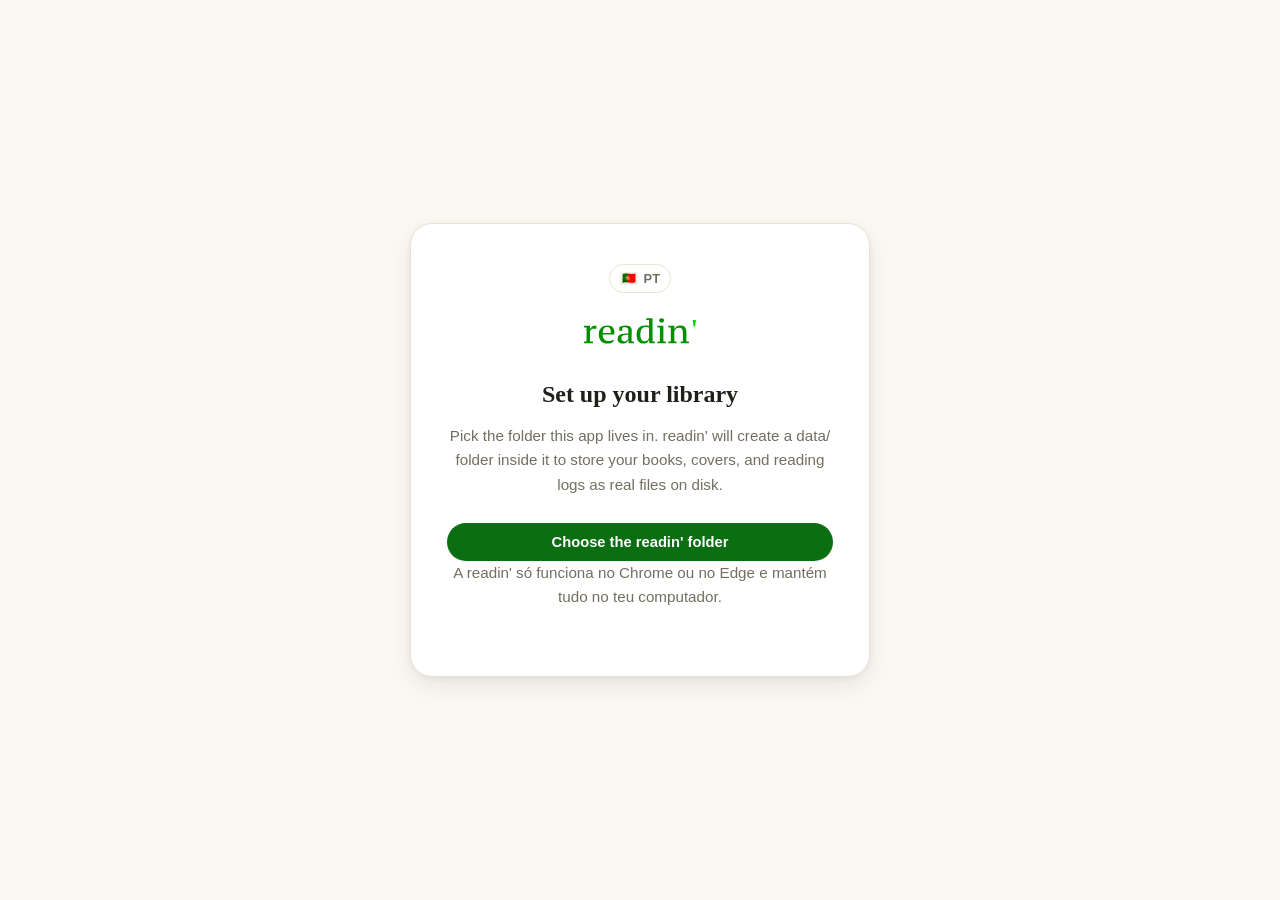
==== read.html @ f527836a "Portuguese First Implementation Staging for the full portuguese interface. i18n-pt." ====
<!doctype html>
<html lang="en">
<head>
<meta charset="UTF-8" />
<meta name="viewport" content="width=device-width, initial-scale=1.0" />
<title>readin' - Read</title>
<link rel="icon" type="image/png" href="favicon.png" />
<link rel="stylesheet" href="css/styles.css" />
</head>
<body>

<div id="setup-screen" class="setup-screen">
  <div class="setup-card">
    <img src="readin_logo.svg" class="setup-icon" alt="" />
    <h1 id="setup-title" data-i18n="setup.loading">Loading readin'…</h1>
    <p id="setup-text" data-i18n="setup.oneMoment">One moment.</p>
    <button type="button" id="setup-action-btn" class="btn btn-primary hidden"></button>
    <button type="button" id="setup-alt-btn" class="btn btn-text btn-block hidden"></button>
    <div id="setup-error" class="setup-warning hidden" role="alert"></div>
    <p class="setup-note" data-i18n="setup.footerNote">readin' only works in Chrome or Edge and keeps everything on your computer.</p>
  </div>
</div>

<div id="app-shell" class="hidden">
  <header class="app-header">
    <a href="index.html" class="brand">
      <img src="readin_logo.svg" alt="readin'" class="brand-logo" />
    </a>
    <div class="header-right">
      <nav class="header-nav">
        <a href="index.html" class="nav-link" data-i18n="nav.library">Library</a>
        <a href="streak.html" class="nav-link" data-i18n="nav.stats">Stats</a>
        <a href="settings.html" class="nav-link" data-i18n="nav.settings">Settings</a>
      </nav>
      <a href="read.html" class="btn-read" data-i18n="nav.read">Read</a>
    </div>
  </header>

  <main class="page-shell read-shell">

    <section id="read-step-book" class="read-step">
      <div class="page-title-row">
        <div>
          <h1 class="page-title" data-i18n="read.pickBookTitle">What are you reading?</h1>
          <p class="page-subtitle" data-i18n="read.pickBookSubtitle">Pick a book to start a timed session.</p>
        </div>
      </div>
      <div id="read-book-groups"></div>
      <p class="empty-note hidden" id="read-no-books" data-i18n="read.noBooks">Add a book to your shelf first.</p>
    </section>

    <section id="read-step-duration" class="read-step hidden">
      <button type="button" class="btn btn-text" id="read-duration-back" data-i18n="read.backToBookPicker">&larr; Choose a different book</button>
      <div class="log-modal-book" id="duration-book"></div>
      <h2 class="section-title" id="duration-heading">How long are you reading?</h2>
      <div class="mode-toggle" id="read-mode-toggle">
        <button type="button" class="mode-toggle-btn is-active" data-mode="countdown" data-i18n="read.modeCountdown">Countdown</button>
        <button type="button" class="mode-toggle-btn" data-mode="stopwatch" data-i18n="read.modeStopwatch">Stopwatch</button>
      </div>
      <div id="duration-picker-fields">
        <div class="duration-chips" id="duration-chips">
          <button type="button" class="duration-chip" data-minutes="15">15 min</button>
          <button type="button" class="duration-chip" data-minutes="25">25 min</button>
          <button type="button" class="duration-chip" data-minutes="30">30 min</button>
          <button type="button" class="duration-chip" data-minutes="45">45 min</button>
          <button type="button" class="duration-chip" data-minutes="60">60 min</button>
        </div>
        <div class="field duration-custom-field">
          <label for="duration-custom-input" data-i18n="read.customMinutesLabel">Or a custom number of minutes</label>
          <input type="number" id="duration-custom-input" min="1" step="1" placeholder="20" />
        </div>
      </div>
      <p class="hint hidden" id="stopwatch-note" data-i18n="read.stopwatchNote">Counts up until you stop it.</p>
      <p class="error-text" id="duration-form-error"></p>
      <button type="button" class="btn btn-primary btn-block" id="read-start-btn" data-i18n="read.startReading">Start reading</button>
    </section>

    <section id="read-step-timer" class="read-step hidden">
      <div class="log-modal-book timer-book" id="timer-book"></div>
      <div class="timer-ring-wrap" id="timer-ring-wrap">
        <svg class="timer-ring" viewBox="0 0 220 220">
          <defs>
            <linearGradient id="timer-gradient" x1="0%" y1="0%" x2="100%" y2="100%">
              <stop offset="0%" stop-color="#0B6E12" />
              <stop offset="100%" stop-color="#3CDB2E" />
            </linearGradient>
          </defs>
          <circle class="timer-ring-track" cx="110" cy="110" r="100" />
          <circle class="timer-ring-progress" id="timer-ring-progress" cx="110" cy="110" r="100" />
        </svg>
        <div class="timer-ring-center">
          <p class="timer-time" id="timer-time">25:00</p>
          <p class="timer-state" id="timer-state">Reading</p>
        </div>
      </div>
      <div class="timer-actions">
        <button type="button" class="btn btn-secondary" id="timer-pause-btn">Bathroom Break</button>
        <button type="button" class="btn btn-text" id="timer-end-btn">End Earlier</button>
      </div>
    </section>

    <section id="read-step-finished" class="read-step hidden">
      <div class="finished-card">
        <img id="finished-cover-img" class="finished-cover hidden" alt="" />
        <div id="finished-cover-placeholder" class="finished-cover-placeholder hidden"></div>
        <h1 class="finished-title" id="finished-title"></h1>
        <p class="finished-author" id="finished-author"></p>

        <div class="finished-stats">
          <div>
            <p class="finished-stat-num" id="finished-time-read">-</p>
            <p class="finished-stat-label" data-i18n="read.timeReadLabel">Time read</p>
          </div>
          <div>
            <p class="finished-stat-num" id="finished-start-time">-</p>
            <p class="finished-stat-label" data-i18n="read.startedLabel">Started</p>
          </div>
          <div>
            <p class="finished-stat-num" id="finished-end-time">-</p>
            <p class="finished-stat-label" data-i18n="read.endedLabel">Ended</p>
          </div>
        </div>

        <form id="finished-form" novalidate>
          <div class="field">
            <label for="finished-pages-input" data-i18n="read.fieldPagesRead">Pages read</label>
            <input type="number" id="finished-pages-input" min="1" step="1" required placeholder="18" />
          </div>
          <div class="field">
            <label for="finished-stopped-input" data-i18n="read.fieldStoppedAtPage">Stopped at page</label>
            <input type="number" id="finished-stopped-input" min="1" step="1" placeholder="105" />
          </div>
          <p class="error-text" id="finished-form-error"></p>
          <button type="submit" class="btn btn-primary btn-block" id="finished-save-btn" data-i18n="read.saveSession">Save session</button>
        </form>
      </div>
    </section>

    <section id="read-step-saved" class="read-step hidden">
      <div class="finished-card saved-card">
        <span class="stat-today-dot"></span>
        <h1 class="page-title" data-i18n="read.niceReading">Nice reading!</h1>
        <p class="page-subtitle" id="saved-summary"></p>
        <div class="modal-actions">
          <button type="button" class="btn btn-secondary" id="saved-read-again-btn" data-i18n="read.readAnotherSession">Read another session</button>
          <a href="index.html" class="btn btn-primary" data-i18n="read.backToLibrary">Back to Library</a>
        </div>
      </div>
    </section>

  </main>
</div>

<div id="rate-modal-overlay" class="modal-overlay hidden">
  <div class="modal" role="dialog" aria-modal="true" aria-labelledby="rate-modal-title">
    <div class="modal-header">
      <h2 class="modal-title" id="rate-modal-title" data-i18n="library.rateModalTitle">You finished it!</h2>
      <button type="button" class="modal-close" id="rate-modal-close" aria-label="Close" data-i18n-aria-label="common.close">&times;</button>
    </div>
    <div class="log-modal-book" id="rate-modal-book"></div>
    <p class="hint" style="margin-bottom: 14px;" data-i18n="library.rateModalQuestion">How would you rate it?</p>
    <div class="star-picker" id="rate-modal-picker"></div>
    <div class="modal-actions">
      <button type="button" class="btn btn-secondary" id="rate-modal-skip" data-i18n="library.rateModalSkip">Maybe later</button>
    </div>
  </div>
</div>

<div id="toast-container" class="toast-container"></div>

<script src="js/i18n.js"></script>
<script src="js/i18n-en.js"></script>
<script src="js/i18n-pt.js"></script>
<script src="js/i18n-fr.js"></script>
<script src="js/fs.js"></script>
<script src="js/store.js"></script>
<script src="js/boot.js"></script>
<script src="js/read.js"></script>
</body>
</html>
---- css/styles.css ----
:root {
  --paper: #faf8f1;
  --surface: #ffffff;
  --surface-2: #f2efe4;
  --ink: #201f1a;
  --ink-muted: #726f60;
  --ink-faint: #aca890;
  --line: #e7e2d2;
  --line-strong: #d9d3bd;

  --green-deep: #0b6e12;
  --green-deep-hover: #0a5f10;
  --green-mid: #17921c;
  --green-bright: #3cdb2e;

  --danger: #a9392c;
  --danger-bg: #fbeae6;
  --danger-hover: #8f2f24;

  --shadow-sm: 0 1px 2px rgba(32, 31, 26, 0.05);
  --shadow-md: 0 2px 6px rgba(32, 31, 26, 0.06), 0 10px 24px rgba(32, 31, 26, 0.07);
  --shadow-lg: 0 16px 40px rgba(32, 31, 26, 0.18), 0 4px 12px rgba(32, 31, 26, 0.1);

  --radius-sm: 8px;
  --radius-md: 14px;
  --radius-lg: 22px;
  --radius-pill: 999px;

  --font-display: "Palatino Linotype", "Book Antiqua", Palatino, "Iowan Old Style", Georgia,
    "Times New Roman", serif;
  --font-body: -apple-system, BlinkMacSystemFont, "Segoe UI", Roboto, Helvetica, Arial,
    sans-serif;

  color-scheme: light;
}

* {
  box-sizing: border-box;
}

html,
body {
  height: 100%;
}

body {
  margin: 0;
  background: var(--paper);
  color: var(--ink);
  font-family: var(--font-body);
  font-size: 16px;
  line-height: 1.45;
  -webkit-font-smoothing: antialiased;
}

img {
  max-width: 100%;
  display: block;
}

button {
  font-family: inherit;
}

a {
  color: var(--green-deep);
}

.hidden {
  display: none !important;
}

:focus-visible {
  outline: 2px solid var(--green-deep);
  outline-offset: 2px;
  border-radius: 4px;
}

@media (prefers-reduced-motion: reduce) {
  *,
  *::before,
  *::after {
    animation-duration: 0.001ms !important;
    animation-iteration-count: 1 !important;
    transition-duration: 0.001ms !important;
  }
}

.app-header {
  position: sticky;
  top: 0;
  z-index: 20;
  display: flex;
  align-items: center;
  justify-content: space-between;
  gap: 16px;
  padding: 14px clamp(18px, 4vw, 48px);
  background: rgba(250, 248, 241, 0.86);
  backdrop-filter: blur(8px);
  border-bottom: 1px solid var(--line);
}

.brand {
  display: flex;
  align-items: center;
  gap: 10px;
  text-decoration: none;
  color: var(--ink);
}

.brand-logo {
  height: 24px;
  width: auto;
  display: block;
}

.header-right {
  display: flex;
  align-items: center;
  gap: clamp(16px, 3vw, 28px);
}

.header-nav {
  display: flex;
  align-items: center;
  gap: 18px;
}

.btn-read {
  display: inline-flex;
  align-items: center;
  gap: 6px;
  text-decoration: none;
  font-size: 0.88rem;
  font-weight: 700;
  color: #fff;
  background: linear-gradient(135deg, var(--green-deep), var(--green-bright));
  border-radius: var(--radius-pill);
  padding: 8px 20px;
  box-shadow: var(--shadow-sm);
  transition: box-shadow 0.15s ease, transform 0.15s ease;
}

.btn-read:hover {
  box-shadow: var(--shadow-md);
  transform: translateY(-1px);
}

.btn-read::before {
  content: "";
  width: 7px;
  height: 7px;
  border-radius: 50%;
  background: #fff;
}

.nav-link {
  font-family: var(--font-body);
  font-size: 0.92rem;
  font-weight: 600;
  color: var(--ink-muted);
  text-decoration: none;
  padding: 8px 4px;
  border-bottom: 2px solid transparent;
  transition: color 0.15s ease, border-color 0.15s ease;
}

.nav-link:hover {
  color: var(--green-deep);
}

.nav-link.is-active {
  color: var(--ink);
  border-bottom-color: var(--green-bright);
}

.lang-switcher {
  position: relative;
}

.lang-switcher-btn {
  display: inline-flex;
  align-items: center;
  gap: 6px;
  padding: 6px 10px;
  border-radius: var(--radius-pill);
  border: 1px solid var(--line);
  background: var(--surface);
  color: var(--ink-muted);
  font-family: var(--font-body);
  font-size: 0.8rem;
  font-weight: 700;
  cursor: pointer;
  transition: border-color 0.15s ease, color 0.15s ease;
}

.lang-switcher-btn:hover {
  border-color: var(--line-strong);
  color: var(--ink);
}

.lang-flag {
  display: inline-flex;
  align-items: center;
  justify-content: center;
  width: 18px;
  height: 13px;
  border-radius: 2px;
  overflow: hidden;
  background: var(--surface-2);
  flex-shrink: 0;
}

.lang-flag img {
  width: 100%;
  height: 100%;
  object-fit: cover;
  display: block;
}

.lang-flag-emoji {
  font-size: 0.7rem;
  line-height: 1;
}

.lang-switcher-code {
  letter-spacing: 0.02em;
}

.lang-switcher-menu {
  position: absolute;
  top: calc(100% + 8px);
  right: 0;
  min-width: 168px;
  background: var(--surface);
  border: 1px solid var(--line);
  border-radius: var(--radius-md);
  box-shadow: var(--shadow-md);
  padding: 6px;
  z-index: 30;
}

.lang-switcher-item {
  display: flex;
  align-items: center;
  gap: 9px;
  width: 100%;
  padding: 8px 10px;
  border-radius: var(--radius-sm);
  background: none;
  border: none;
  font-family: var(--font-body);
  font-size: 0.88rem;
  color: var(--ink);
  text-align: left;
  cursor: pointer;
}

.lang-switcher-item:hover {
  background: var(--surface-2);
}

.lang-switcher-item.is-active {
  color: var(--green-deep);
  font-weight: 700;
}

.lang-switcher-setup {
  display: flex;
  justify-content: center;
  margin-bottom: 16px;
}

.lang-switcher-setup .lang-switcher-menu {
  right: auto;
  left: 50%;
  transform: translateX(-50%);
}

.page-shell {
  max-width: 1180px;
  margin: 0 auto;
  padding: 32px clamp(18px, 4vw, 48px) 96px;
}

.page-title-row {
  display: flex;
  align-items: baseline;
  justify-content: space-between;
  gap: 16px;
  margin-bottom: 24px;
  flex-wrap: wrap;
}

.page-title {
  font-family: var(--font-display);
  font-size: clamp(1.6rem, 2.4vw, 2.1rem);
  font-weight: 700;
  margin: 0;
}

.page-subtitle {
  color: var(--ink-muted);
  font-size: 0.95rem;
  margin: 4px 0 0;
}

.btn {
  display: inline-flex;
  align-items: center;
  justify-content: center;
  gap: 8px;
  border: 1px solid transparent;
  border-radius: var(--radius-pill);
  padding: 10px 20px;
  font-size: 0.92rem;
  font-weight: 600;
  cursor: pointer;
  transition: transform 0.12s ease, box-shadow 0.12s ease, background-color 0.12s ease,
    border-color 0.12s ease, color 0.12s ease;
}

.btn:active {
  transform: translateY(1px);
}

.btn-primary {
  background: var(--green-deep);
  color: #fff;
  box-shadow: var(--shadow-sm);
}

.btn-primary:hover {
  background: var(--green-deep-hover);
  box-shadow: var(--shadow-md);
}

.btn-secondary {
  background: var(--surface);
  color: var(--ink);
  border-color: var(--line-strong);
}

.btn-secondary:hover {
  border-color: var(--green-deep);
  color: var(--green-deep);
}

.btn-danger {
  background: var(--danger-bg);
  color: var(--danger);
}

.btn-danger:hover {
  background: var(--danger);
  color: #fff;
}

.btn-text {
  background: none;
  color: var(--ink-muted);
  padding: 8px 10px;
}

.btn-text:hover {
  color: var(--danger);
}

.btn-block {
  width: 100%;
}

.btn[disabled] {
  opacity: 0.55;
  cursor: not-allowed;
}

label {
  display: block;
  font-size: 0.82rem;
  font-weight: 600;
  color: var(--ink-muted);
  text-transform: uppercase;
  letter-spacing: 0.04em;
  margin-bottom: 6px;
}

.field {
  margin-bottom: 18px;
}

.field-row {
  display: flex;
  gap: 14px;
}

.field-row > .field {
  flex: 1;
}

input[type="text"],
input[type="number"],
input[type="date"],
input[type="url"] {
  width: 100%;
  font-family: var(--font-body);
  font-size: 0.98rem;
  color: var(--ink);
  background: var(--surface-2);
  border: 1px solid var(--line);
  border-radius: var(--radius-sm);
  padding: 10px 12px;
  transition: border-color 0.12s ease, background-color 0.12s ease;
}

input[type="text"]:focus,
input[type="number"]:focus,
input[type="date"]:focus,
input[type="url"]:focus {
  outline: none;
  border-color: var(--green-deep);
  background: var(--surface);
}

input[disabled] {
  opacity: 0.5;
}

.hint {
  font-size: 0.8rem;
  color: var(--ink-faint);
  margin-top: 6px;
}

.error-text {
  font-size: 0.82rem;
  color: var(--danger);
  margin-top: 6px;
  min-height: 1em;
}

.finished-note {
  margin: 4px 0 18px;
  background: var(--surface-2);
  color: var(--green-deep);
  border-radius: var(--radius-sm);
  padding: 12px 14px;
  font-size: 0.85rem;
  font-weight: 600;
  line-height: 1.5;
}

.checkbox-row {
  display: flex;
  align-items: center;
  gap: 10px;
  cursor: pointer;
  user-select: none;
}

.checkbox-row input[type="checkbox"] {
  width: 18px;
  height: 18px;
  accent-color: var(--green-deep);
}

.checkbox-row .checkbox-label {
  font-size: 0.92rem;
  font-weight: 500;
  color: var(--ink);
  text-transform: none;
  letter-spacing: normal;
}

.ownership-toggle {
  display: flex;
  gap: 8px;
}

.ownership-option {
  flex: 1;
  padding: 9px 12px;
  border-radius: var(--radius-sm);
  border: 1px solid var(--line-strong);
  background: var(--surface);
  color: var(--ink-muted);
  font-size: 0.88rem;
  font-weight: 600;
  cursor: pointer;
  text-align: center;
  transition: background-color 0.12s ease, border-color 0.12s ease, color 0.12s ease;
}

.ownership-option:hover {
  border-color: var(--green-deep);
  color: var(--ink);
}

.ownership-option.is-active {
  background: var(--green-deep);
  border-color: var(--green-deep);
  color: #fff;
}

.category-checklist {
  max-height: 220px;
  overflow-y: auto;
  border: 1px solid var(--line);
  border-radius: var(--radius-sm);
  background: var(--surface-2);
  padding: 6px 12px;
}

.category-group-label {
  font-size: 0.72rem;
  font-weight: 700;
  text-transform: uppercase;
  letter-spacing: 0.05em;
  color: var(--ink-faint);
  padding: 8px 0 4px;
}

.category-group-label:first-child {
  padding-top: 4px;
}

.category-check-row {
  display: flex;
  align-items: center;
  gap: 8px;
  padding: 4px 0;
  cursor: pointer;
  user-select: none;
  font-size: 0.86rem;
  color: var(--ink);
}

.category-check-row input[type="checkbox"] {
  width: 15px;
  height: 15px;
  accent-color: var(--green-deep);
  flex-shrink: 0;
}

.no-categories-note {
  font-size: 0.84rem;
  color: var(--ink-faint);
  padding: 8px 0;
}

.setup-screen {
  min-height: 100vh;
  display: flex;
  align-items: center;
  justify-content: center;
  padding: 32px;
}

.setup-card {
  max-width: 460px;
  width: 100%;
  background: var(--surface);
  border: 1px solid var(--line);
  border-radius: var(--radius-lg);
  box-shadow: var(--shadow-md);
  padding: 40px 36px;
  text-align: center;
}

.setup-card img.setup-icon {
  width: auto;
  height: 44px;
  max-width: 80%;
  margin: 0 auto 24px;
}

.setup-card h1 {
  font-family: var(--font-display);
  font-size: 1.5rem;
  margin: 0 0 12px;
}

.setup-card p {
  color: var(--ink-muted);
  font-size: 0.95rem;
  margin: 0 0 26px;
  line-height: 1.6;
}

.setup-card .btn {
  width: 100%;
}

.setup-note {
  margin-top: 18px;
  font-size: 0.8rem;
  color: var(--ink-faint);
}

.setup-warning {
  margin-top: 18px;
  background: var(--danger-bg);
  color: var(--danger);
  border-radius: var(--radius-sm);
  padding: 12px 14px;
  font-size: 0.85rem;
  text-align: left;
}

.filter-row {
  display: flex;
  flex-wrap: wrap;
  gap: 8px;
  margin-bottom: 26px;
}

.filter-chip {
  padding: 6px 14px;
  border-radius: var(--radius-pill);
  border: 1px solid var(--line-strong);
  background: var(--surface);
  color: var(--ink-muted);
  font-size: 0.82rem;
  font-weight: 600;
  cursor: pointer;
  transition: background-color 0.12s ease, border-color 0.12s ease, color 0.12s ease;
}

.filter-chip:hover {
  border-color: var(--green-deep);
  color: var(--ink);
}

.filter-chip.is-active {
  background: var(--green-deep);
  border-color: var(--green-deep);
  color: #fff;
}

.book-grid {
  display: grid;
  grid-template-columns: repeat(auto-fill, minmax(158px, 1fr));
  gap: 30px 22px;
}

.book-card {
  cursor: pointer;
  border: none;
  background: none;
  padding: 0;
  text-align: left;
  font: inherit;
  color: inherit;
  border-radius: var(--radius-md);
}

.book-cover-wrap {
  position: relative;
  aspect-ratio: 2 / 3;
  border-radius: var(--radius-md);
  overflow: hidden;
  background: linear-gradient(150deg, #e4e0d0, #f2efe4);
  box-shadow: var(--shadow-sm);
  transition: transform 0.16s ease, box-shadow 0.16s ease;
}

.book-card:hover .book-cover-wrap {
  transform: translateY(-4px);
  box-shadow: var(--shadow-lg);
}

.book-cover-wrap img {
  width: 100%;
  height: 100%;
  object-fit: cover;
}

.book-cover-placeholder {
  width: 100%;
  height: 100%;
  display: flex;
  align-items: center;
  justify-content: center;
  padding: 14px;
  text-align: center;
  font-family: var(--font-display);
  font-weight: 700;
  font-size: 0.95rem;
  color: var(--ink-muted);
}

.edit-affordance {
  position: absolute;
  top: 8px;
  right: 8px;
  width: 30px;
  height: 30px;
  border-radius: 50%;
  background: rgba(250, 248, 241, 0.92);
  border: 1px solid var(--line);
  display: flex;
  align-items: center;
  justify-content: center;
  opacity: 0;
  transform: translateY(-4px);
  transition: opacity 0.14s ease, transform 0.14s ease;
  color: var(--ink);
}

.book-card:hover .edit-affordance,
.book-card:focus-visible .edit-affordance {
  opacity: 1;
  transform: translateY(0);
}

.edit-affordance svg {
  width: 15px;
  height: 15px;
}

.read-today-dot {
  position: absolute;
  bottom: 10px;
  right: 10px;
  width: 13px;
  height: 13px;
  border-radius: 50%;
  background: var(--green-bright);
  box-shadow: 0 0 0 4px rgba(60, 219, 46, 0.28), 0 1px 3px rgba(0, 0, 0, 0.25);
}

.ownership-badge {
  position: absolute;
  top: 8px;
  left: 8px;
  padding: 3px 9px;
  border-radius: var(--radius-pill);
  background: rgba(32, 31, 26, 0.72);
  color: #fff;
  font-size: 0.68rem;
  font-weight: 600;
  letter-spacing: 0.03em;
  text-transform: uppercase;
}

.book-meta {
  padding-top: 10px;
}

.book-title {
  font-family: var(--font-display);
  font-weight: 700;
  font-size: 0.97rem;
  line-height: 1.28;
  margin: 0 0 2px;
  color: var(--ink);
  display: -webkit-box;
  -webkit-line-clamp: 2;
  -webkit-box-orient: vertical;
  overflow: hidden;
}

.book-author {
  font-size: 0.8rem;
  color: var(--ink-muted);
  margin: 0 0 6px;
  white-space: nowrap;
  overflow: hidden;
  text-overflow: ellipsis;
}

.category-tags {
  display: flex;
  flex-wrap: wrap;
  gap: 4px;
  margin-bottom: 8px;
}

.category-tag {
  font-size: 0.68rem;
  font-weight: 600;
  color: var(--ink-muted);
  background: var(--surface-2);
  border: 1px solid var(--line);
  border-radius: var(--radius-pill);
  padding: 2px 8px;
  white-space: nowrap;
}

.progress-track {
  height: 7px;
  border-radius: var(--radius-pill);
  background: var(--surface-2);
  border: 1px solid var(--line);
  overflow: hidden;
}

.progress-fill {
  height: 100%;
  border-radius: var(--radius-pill);
  background: linear-gradient(135deg, var(--green-deep), var(--green-bright));
  transition: width 0.3s ease;
}

.progress-stats {
  display: flex;
  justify-content: space-between;
  margin-top: 6px;
  font-size: 0.76rem;
  color: var(--ink-muted);
  font-variant-numeric: tabular-nums;
}

.progress-percent {
  font-weight: 700;
  color: var(--green-deep);
}

/* two-layer glyph: a muted background star with a green foreground star
   clipped to 0/50/100% width on top, gives half-star fills without SVG. */
.star-cell {
  position: relative;
  display: inline-block;
  line-height: 1;
}

.star-cell .star-bg {
  color: var(--line-strong);
}

.star-cell .star-fg {
  position: absolute;
  inset: 0;
  overflow: hidden;
  white-space: nowrap;
  color: var(--green-deep);
}

.book-rating {
  display: flex;
  gap: 2px;
  margin-top: 6px;
}

.book-rating .star-cell {
  font-size: 0.82rem;
}

.star-picker {
  display: flex;
  gap: 4px;
}

/* interactive picker: same bg/fg glyph as .star-cell, but with two
   invisible half-width buttons stacked on top as real click targets:
   .star-half-lo/.star-half-hi, not pixel-position math against
   getBoundingClientRect, so half-star selection is a reliable DOM hit
   regardless of zoom/DPI/click precision. */
.star-picker .star-slot {
  position: relative;
  display: inline-block;
  width: 1.6rem;
  height: 1.6rem;
  font-size: 1.6rem;
  line-height: 1.6rem;
}

.star-picker .star-slot .star-bg,
.star-picker .star-slot .star-fg {
  position: absolute;
  inset: 0;
  pointer-events: none;
}

.star-picker .star-slot .star-bg {
  color: var(--line-strong);
}

.star-picker .star-slot .star-fg {
  color: var(--green-bright);
  overflow: hidden;
  white-space: nowrap;
}

.star-picker .star-half {
  position: absolute;
  inset: 0 50% 0 0;
  background: none;
  border: none;
  padding: 0;
  cursor: pointer;
}

.star-picker .star-half-hi {
  inset: 0 0 0 50%;
}

.rating-field {
  margin-bottom: 18px;
}

.rating-nudge {
  position: absolute;
  z-index: 150;
  width: 188px;
  background: var(--surface);
  border: 1px solid var(--line);
  border-radius: var(--radius-md);
  box-shadow: var(--shadow-lg);
  padding: 12px 14px;
  animation: toast-in 0.16s ease;
}

.rating-nudge p {
  margin: 0 0 8px;
  font-size: 0.8rem;
  font-weight: 600;
  color: var(--ink);
}

.rating-nudge .star-picker .star-slot {
  width: 1.3rem;
  height: 1.3rem;
  font-size: 1.3rem;
  line-height: 1.3rem;
}

.shelf-search {
  position: relative;
  width: 220px;
  flex-shrink: 0;
}

.shelf-search input[type="text"] {
  padding-right: 32px;
}

.shelf-search-clear {
  position: absolute;
  right: 6px;
  top: 50%;
  transform: translateY(-50%);
  background: none;
  border: none;
  cursor: pointer;
  color: var(--ink-muted);
  font-size: 1.1rem;
  padding: 4px;
  line-height: 0;
  border-radius: 6px;
}

.shelf-search-clear:hover {
  color: var(--ink);
}

.add-book-card .book-cover-wrap {
  background: var(--surface);
  border: 1.5px dashed var(--line-strong);
  display: flex;
  align-items: center;
  justify-content: center;
  flex-direction: column;
  gap: 10px;
  color: var(--ink-muted);
  box-shadow: none;
}

.add-book-card:hover .book-cover-wrap {
  border-color: var(--green-deep);
  color: var(--green-deep);
  transform: none;
  box-shadow: none;
}

.add-book-card .plus-icon {
  width: 30px;
  height: 30px;
  border-radius: 50%;
  border: 1.5px solid currentColor;
  display: flex;
  align-items: center;
  justify-content: center;
  font-size: 1.2rem;
  line-height: 1;
}

.add-book-card .book-meta {
  text-align: center;
}

.add-book-card .book-title {
  color: var(--ink-muted);
  -webkit-line-clamp: 1;
}

.empty-state {
  grid-column: 1 / -1;
  text-align: center;
  padding: 40px 20px;
  color: var(--ink-muted);
}

.empty-state.hidden {
  display: none;
}

.modal-overlay {
  position: fixed;
  inset: 0;
  background: rgba(32, 31, 26, 0.46);
  backdrop-filter: blur(2px);
  display: flex;
  align-items: center;
  justify-content: center;
  padding: 24px;
  z-index: 100;
  animation: overlay-in 0.15s ease;
}

@keyframes overlay-in {
  from {
    opacity: 0;
  }
  to {
    opacity: 1;
  }
}

.modal {
  width: 100%;
  max-width: 440px;
  max-height: calc(100vh - 48px);
  overflow-y: auto;
  background: var(--surface);
  border-radius: var(--radius-lg);
  box-shadow: var(--shadow-lg);
  padding: 28px 28px 26px;
  animation: modal-in 0.18s cubic-bezier(0.2, 0.8, 0.3, 1);
}

@keyframes modal-in {
  from {
    opacity: 0;
    transform: translateY(10px) scale(0.98);
  }
  to {
    opacity: 1;
    transform: translateY(0) scale(1);
  }
}

.modal-header {
  display: flex;
  align-items: flex-start;
  justify-content: space-between;
  gap: 12px;
  margin-bottom: 20px;
}

.modal-title {
  font-family: var(--font-display);
  font-size: 1.25rem;
  font-weight: 700;
  margin: 0;
}

.modal-close {
  background: none;
  border: none;
  cursor: pointer;
  color: var(--ink-muted);
  padding: 4px;
  border-radius: 6px;
  line-height: 0;
}

.modal-close:hover {
  color: var(--ink);
}

.modal-actions {
  display: flex;
  gap: 10px;
  margin-top: 22px;
}

.modal-actions .btn {
  flex: 1;
}

.modal-footer-row {
  margin-top: 18px;
  padding-top: 16px;
  border-top: 1px solid var(--line);
  display: flex;
  justify-content: flex-end;
}

.cover-upload {
  display: flex;
  gap: 16px;
  align-items: center;
  margin-bottom: 20px;
}

.cover-drop {
  width: 84px;
  height: 126px;
  flex-shrink: 0;
  border-radius: var(--radius-sm);
  border: 1.5px dashed var(--line-strong);
  background: var(--surface-2);
  display: flex;
  align-items: center;
  justify-content: center;
  cursor: pointer;
  overflow: hidden;
  color: var(--ink-faint);
  position: relative;
  transition: border-color 0.14s ease;
}

.cover-drop:hover {
  border-color: var(--green-deep);
}

.cover-drop img {
  width: 100%;
  height: 100%;
  object-fit: cover;
}

.cover-upload-text {
  font-size: 0.82rem;
  color: var(--ink-muted);
  line-height: 1.5;
}

.cover-upload-text button {
  background: none;
  border: none;
  padding: 0;
  color: var(--green-deep);
  font-weight: 600;
  cursor: pointer;
  font-size: inherit;
  text-decoration: underline;
}

.log-modal-book {
  display: flex;
  align-items: center;
  gap: 12px;
  padding: 10px 12px;
  background: var(--surface-2);
  border-radius: var(--radius-sm);
  margin-bottom: 20px;
}

.log-modal-book img,
.log-modal-book .book-cover-placeholder {
  width: 40px;
  height: 58px;
  border-radius: 6px;
  object-fit: cover;
  flex-shrink: 0;
  font-size: 0.7rem;
}

.log-modal-book-info .title {
  font-family: var(--font-display);
  font-weight: 700;
  font-size: 0.92rem;
}

.log-modal-book-info .sub {
  font-size: 0.78rem;
  color: var(--ink-muted);
  margin-top: 2px;
  font-variant-numeric: tabular-nums;
}

.recent-logs {
  margin-top: 4px;
}

.recent-logs h3 {
  font-size: 0.78rem;
  text-transform: uppercase;
  letter-spacing: 0.04em;
  color: var(--ink-muted);
  margin: 0 0 8px;
}

.recent-log-row {
  display: flex;
  align-items: center;
  justify-content: space-between;
  padding: 8px 0;
  border-top: 1px solid var(--line);
  font-size: 0.86rem;
}

.recent-log-row:first-of-type {
  border-top: none;
}

.recent-log-row .amount {
  font-weight: 700;
  font-variant-numeric: tabular-nums;
}

.recent-log-row .date {
  color: var(--ink-muted);
  flex: 1;
  margin-left: 10px;
}

.recent-log-row .remove-log,
.category-manage-row .remove-log {
  background: none;
  border: none;
  color: var(--ink-faint);
  cursor: pointer;
  padding: 4px;
  line-height: 0;
}

.recent-log-row .remove-log:hover,
.category-manage-row .remove-log:hover {
  color: var(--danger);
}

.no-logs-note {
  font-size: 0.84rem;
  color: var(--ink-faint);
  padding: 6px 0;
}

.stat-row {
  display: flex;
  gap: clamp(28px, 6vw, 64px);
  margin-bottom: 40px;
  flex-wrap: wrap;
}

.stat-block {
  min-width: 180px;
}

.stat-sentence {
  font-family: var(--font-display);
  font-weight: 700;
  font-size: clamp(1.5rem, 3.2vw, 2rem);
  line-height: 1.2;
  margin: 0;
  color: var(--ink);
}

.stat-num {
  color: var(--green-deep);
  font-variant-numeric: tabular-nums;
}

.stat-today-dot {
  display: inline-block;
  width: 9px;
  height: 9px;
  border-radius: 50%;
  background: var(--green-bright);
  box-shadow: 0 0 0 4px rgba(60, 219, 46, 0.24);
  vertical-align: middle;
  margin-left: 10px;
  margin-bottom: 2px;
}

.stat-caption {
  margin-top: 8px;
  font-size: 0.78rem;
  font-weight: 600;
  text-transform: uppercase;
  letter-spacing: 0.06em;
  color: var(--ink-muted);
}

.mini-stat-row {
  display: grid;
  grid-template-columns: repeat(auto-fit, minmax(130px, 1fr));
  gap: 1px;
  background: var(--line);
  border: 1px solid var(--line);
  border-radius: var(--radius-md);
  overflow: hidden;
  margin-bottom: 40px;
}

.mini-stat-tile {
  background: var(--surface);
  padding: 14px 18px;
}

.mini-stat-num {
  margin: 0;
  font-family: var(--font-display);
  font-weight: 700;
  font-size: 1.4rem;
  color: var(--green-deep);
  font-variant-numeric: tabular-nums;
}

.mini-stat-caption {
  margin: 4px 0 0;
  font-size: 0.72rem;
  font-weight: 600;
  text-transform: uppercase;
  letter-spacing: 0.05em;
  color: var(--ink-muted);
}

.heatmap-section {
  margin-bottom: 46px;
}

.heatmap-scroll {
  overflow-x: auto;
  padding-bottom: 6px;
}

.heatmap-inner {
  display: inline-block;
}

.heatmap-months {
  position: relative;
  height: 14px;
  margin-left: 26px;
  margin-bottom: 4px;
  font-size: 0.72rem;
  color: var(--ink-muted);
}

.heatmap-months span {
  position: absolute;
  top: 0;
  white-space: nowrap;
}

.heatmap-body {
  display: flex;
  gap: 3px;
}

.heatmap-weekday-labels {
  display: grid;
  grid-template-rows: repeat(7, 12px);
  gap: 3px;
  font-size: 0.65rem;
  color: var(--ink-faint);
  margin-right: 6px;
  text-align: right;
  width: 20px;
}

.heatmap-weekday-labels span {
  line-height: 12px;
}

.heatmap-grid {
  display: grid;
  grid-auto-flow: column;
  grid-template-rows: repeat(7, 12px);
  gap: 3px;
}

.heatmap-cell {
  width: 12px;
  height: 12px;
  border-radius: 3px;
  background: var(--surface-2);
  border: 1px solid var(--line);
}

.heatmap-cell.lvl-1 {
  background: #cdeecb;
  border-color: #bce4b8;
}

.heatmap-cell.lvl-2 {
  background: #8fd487;
  border-color: #7dc975;
}

.heatmap-cell.lvl-3 {
  background: #4fbb43;
  border-color: #45a93a;
}

.heatmap-cell.lvl-4 {
  background: var(--green-deep);
  border-color: var(--green-deep-hover);
}

.heatmap-cell.is-today {
  box-shadow: 0 0 0 2px var(--green-bright);
}

.heatmap-cell.is-future {
  visibility: hidden;
}

.heatmap-legend {
  display: flex;
  align-items: center;
  gap: 5px;
  margin-top: 10px;
  font-size: 0.72rem;
  color: var(--ink-faint);
}

.heatmap-legend .heatmap-cell {
  width: 11px;
  height: 11px;
}

.section-title {
  font-family: var(--font-display);
  font-size: 1.1rem;
  font-weight: 700;
  margin: 0 0 16px;
}

.log-list {
  border-top: 1px solid var(--line);
}

.log-row {
  display: flex;
  align-items: center;
  gap: 18px;
  padding: 12px 4px;
  border-bottom: 1px solid var(--line);
}

.log-row-cover {
  width: 60px;
  height: 84px;
  border-radius: 7px;
  object-fit: cover;
  flex-shrink: 0;
  box-shadow: var(--shadow-sm);
}

.log-row-cover-placeholder {
  width: 60px;
  height: 84px;
  border-radius: 7px;
  flex-shrink: 0;
  background: linear-gradient(150deg, #e4e0d0, #f2efe4);
  display: flex;
  align-items: center;
  justify-content: center;
  font-family: var(--font-display);
  font-weight: 700;
  font-size: 0.75rem;
  color: var(--ink-muted);
  box-shadow: var(--shadow-sm);
}

.log-row-lines {
  display: flex;
  flex-direction: column;
  gap: 4px;
  min-width: 0;
}

.log-row-pages {
  margin: 0;
  font-weight: 700;
  font-size: 0.95rem;
  font-variant-numeric: tabular-nums;
  color: var(--ink);
}

.log-row-date {
  margin: 0;
  font-size: 0.8rem;
  color: var(--ink-muted);
}

.log-row-title {
  margin: 0;
  font-family: var(--font-display);
  font-size: 0.92rem;
  color: var(--ink);
  white-space: nowrap;
  overflow: hidden;
  text-overflow: ellipsis;
}

.empty-note {
  color: var(--ink-muted);
  font-size: 0.92rem;
  padding: 20px 0;
}

.settings-section {
  margin-bottom: 40px;
}

.add-category-form {
  display: flex;
  gap: 10px;
  margin-bottom: 28px;
  flex-wrap: wrap;
}

.add-category-form input[type="text"] {
  flex: 2;
  min-width: 160px;
}

.add-category-form select {
  flex: 1;
  min-width: 130px;
  font-family: var(--font-body);
  font-size: 0.98rem;
  color: var(--ink);
  background: var(--surface-2);
  border: 1px solid var(--line);
  border-radius: var(--radius-sm);
  padding: 10px 12px;
}

.category-manage-group {
  margin-bottom: 22px;
}

.category-manage-group h3 {
  font-size: 0.78rem;
  text-transform: uppercase;
  letter-spacing: 0.05em;
  color: var(--ink-muted);
  margin: 0 0 10px;
}

.category-manage-row {
  display: flex;
  align-items: center;
  gap: 10px;
  padding: 7px 0;
  border-top: 1px solid var(--line);
}

.category-manage-row:first-of-type {
  border-top: none;
}

.category-manage-row input[type="text"] {
  flex: 1;
  border: 1px solid transparent;
  background: none;
  padding: 6px 8px;
}

.category-manage-row input[type="text"]:hover {
  border-color: var(--line);
}

.category-manage-row input[type="text"]:focus {
  background: var(--surface-2);
  border-color: var(--green-deep);
}

.toast-container {
  position: fixed;
  bottom: 20px;
  right: 20px;
  display: flex;
  flex-direction: column;
  gap: 10px;
  z-index: 200;
  max-width: calc(100vw - 40px);
}

.toast {
  background: var(--surface);
  border: 1px solid var(--line);
  border-left: 4px solid var(--green-deep);
  border-radius: var(--radius-sm);
  box-shadow: var(--shadow-md);
  padding: 12px 16px;
  font-size: 0.86rem;
  max-width: 320px;
  animation: toast-in 0.18s ease;
}

.toast.error {
  border-left-color: var(--danger);
}

@keyframes toast-in {
  from {
    opacity: 0;
    transform: translateY(6px);
  }
  to {
    opacity: 1;
    transform: translateY(0);
  }
}

.remove-log svg {
  width: 14px;
  height: 14px;
}

.modal-close {
  font-size: 1.1rem;
}

/* ---- Read page ---- */

.read-shell {
  max-width: 640px;
}

.read-book-group {
  margin-bottom: 28px;
}

.read-book-row {
  all: unset;
  box-sizing: border-box;
  display: flex;
  align-items: center;
  gap: 16px;
  width: 100%;
  padding: 10px 8px;
  border-bottom: 1px solid var(--line);
  cursor: pointer;
  border-radius: 8px;
}

.read-book-row:hover {
  background: var(--surface-2);
}

.read-book-row.is-disabled {
  cursor: not-allowed;
  opacity: 0.5;
}

/* all:unset above also strips the global :focus-visible outline, so restore
   it with higher specificity to keep keyboard focus visible on these rows */
.read-book-row:focus-visible {
  outline: 2px solid var(--green-deep);
  outline-offset: 2px;
}

#read-duration-back {
  margin-bottom: 14px;
  padding-left: 0;
}

.duration-chips {
  display: flex;
  flex-wrap: wrap;
  gap: 10px;
  margin: 16px 0 22px;
}

.duration-chip {
  padding: 10px 18px;
  border-radius: var(--radius-pill);
  border: 1px solid var(--line-strong);
  background: var(--surface);
  font-weight: 600;
  font-size: 0.9rem;
  color: var(--ink);
  cursor: pointer;
  transition: border-color 0.12s ease, color 0.12s ease, background 0.12s ease;
}

.duration-chip:hover {
  border-color: var(--green-deep);
  color: var(--green-deep);
}

.duration-chip.is-active {
  background: var(--green-deep);
  border-color: var(--green-deep);
  color: #fff;
}

.duration-custom-field {
  max-width: 220px;
  margin-bottom: 6px;
}

.mode-toggle {
  display: flex;
  gap: 8px;
  margin: 16px 0;
}

.mode-toggle-btn {
  flex: 1;
  padding: 9px 12px;
  border-radius: var(--radius-sm);
  border: 1px solid var(--line-strong);
  background: var(--surface);
  color: var(--ink-muted);
  font-size: 0.88rem;
  font-weight: 600;
  cursor: pointer;
  text-align: center;
  transition: background-color 0.12s ease, border-color 0.12s ease, color 0.12s ease;
}

.mode-toggle-btn:hover {
  border-color: var(--green-deep);
  color: var(--ink);
}

.mode-toggle-btn.is-active {
  background: var(--green-deep);
  border-color: var(--green-deep);
  color: #fff;
}

.timer-book {
  margin-bottom: 32px;
}

.timer-ring-wrap {
  position: relative;
  width: 240px;
  height: 240px;
  margin: 0 auto 32px;
}

.timer-ring {
  width: 100%;
  height: 100%;
  transform: rotate(-90deg);
}

.timer-ring-track {
  fill: none;
  stroke: var(--line);
  stroke-width: 14;
}

.timer-ring-progress {
  fill: none;
  stroke: url(#timer-gradient);
  stroke-width: 14;
  stroke-linecap: round;
  transition: stroke-dashoffset 0.25s linear, opacity 0.2s ease;
}

.timer-ring-wrap.is-paused .timer-ring-progress {
  opacity: 0.4;
}

.timer-ring-center {
  position: absolute;
  inset: 0;
  display: flex;
  flex-direction: column;
  align-items: center;
  justify-content: center;
  text-align: center;
}

.timer-time {
  margin: 0;
  font-family: var(--font-display);
  font-size: 2.6rem;
  font-weight: 700;
  color: var(--ink);
  font-variant-numeric: tabular-nums;
}

.timer-state {
  margin: 6px 0 0;
  font-size: 0.8rem;
  font-weight: 600;
  text-transform: uppercase;
  letter-spacing: 0.06em;
  color: var(--ink-muted);
}

.timer-actions {
  display: flex;
  justify-content: center;
  gap: 14px;
}

.finished-card {
  max-width: 420px;
  margin: 0 auto;
  text-align: center;
  background: var(--surface);
  border: 1px solid var(--line);
  border-radius: var(--radius-lg);
  padding: 36px 30px;
  box-shadow: var(--shadow-md);
}

.finished-cover,
.finished-cover-placeholder {
  width: 140px;
  height: 198px;
  border-radius: 10px;
  object-fit: cover;
  box-shadow: var(--shadow-md);
  margin: 0 auto 20px;
  display: block;
}

.finished-cover-placeholder {
  background: linear-gradient(150deg, #e4e0d0, #f2efe4);
  display: flex;
  align-items: center;
  justify-content: center;
  font-family: var(--font-display);
  font-weight: 700;
  font-size: 1.4rem;
  color: var(--ink-muted);
  text-align: center;
  padding: 10px;
  overflow: hidden;
}

.finished-title {
  font-family: var(--font-display);
  font-size: 1.4rem;
  font-weight: 700;
  margin: 0 0 2px;
}

.finished-author {
  color: var(--ink-muted);
  font-size: 0.9rem;
  margin: 0 0 22px;
}

.finished-stats {
  display: flex;
  gap: 10px;
  margin: 0 0 26px;
  padding: 16px 0;
  border-top: 1px solid var(--line);
  border-bottom: 1px solid var(--line);
}

.finished-stats > div {
  flex: 1;
}

.finished-stat-num {
  margin: 0;
  font-weight: 700;
  font-variant-numeric: tabular-nums;
  color: var(--ink);
  font-size: 1.05rem;
}

.finished-stat-label {
  margin: 4px 0 0;
  font-size: 0.68rem;
  text-transform: uppercase;
  letter-spacing: 0.05em;
  color: var(--ink-muted);
}

#finished-form .field {
  text-align: left;
  margin-bottom: 8px;
}

.saved-card .stat-today-dot {
  display: block;
  margin: 0 auto 16px;
  width: 14px;
  height: 14px;
}

/* ---- Wishlist corner widget (library page only) ---- */

.wishlist-widget {
  position: fixed;
  left: 20px;
  bottom: 20px;
  z-index: 90;
}

.wishlist-toggle {
  display: inline-flex;
  align-items: center;
  gap: 8px;
  background: var(--surface);
  border: 1px solid var(--line-strong);
  border-radius: var(--radius-pill);
  padding: 10px 16px;
  font-size: 0.86rem;
  font-weight: 600;
  color: var(--ink);
  cursor: pointer;
  box-shadow: var(--shadow-md);
  transition: border-color 0.12s ease, color 0.12s ease, box-shadow 0.12s ease;
}

.wishlist-toggle:hover {
  border-color: var(--green-deep);
  color: var(--green-deep);
}

.wishlist-count {
  background: var(--green-deep);
  color: #fff;
  font-size: 0.72rem;
  font-weight: 700;
  border-radius: var(--radius-pill);
  padding: 1px 7px;
  font-variant-numeric: tabular-nums;
}

.wishlist-panel {
  position: absolute;
  left: 0;
  bottom: calc(100% + 10px);
  width: 300px;
  max-width: calc(100vw - 40px);
  max-height: min(440px, 70vh);
  overflow-y: auto;
  background: var(--surface);
  border: 1px solid var(--line);
  border-radius: var(--radius-lg);
  box-shadow: var(--shadow-lg);
  padding: 18px 18px 14px;
  animation: modal-in 0.16s cubic-bezier(0.2, 0.8, 0.3, 1);
}

.wishlist-panel-header {
  display: flex;
  align-items: flex-start;
  justify-content: space-between;
  gap: 12px;
  margin-bottom: 14px;
}

.wishlist-panel-header h2 {
  font-family: var(--font-display);
  font-size: 1.05rem;
  font-weight: 700;
  margin: 0;
}

.wishlist-input {
  margin-bottom: 8px;
}

#wishlist-form .error-text {
  margin-top: 0;
  margin-bottom: 8px;
}

.wishlist-list {
  margin-top: 14px;
  border-top: 1px solid var(--line);
}

.wishlist-item {
  display: flex;
  align-items: center;
  justify-content: space-between;
  gap: 10px;
  padding: 10px 0;
  border-bottom: 1px solid var(--line);
}

.wishlist-item-info {
  min-width: 0;
}

.wishlist-item-title {
  margin: 0;
  font-family: var(--font-display);
  font-weight: 700;
  font-size: 0.88rem;
  color: var(--ink);
  white-space: nowrap;
  overflow: hidden;
  text-overflow: ellipsis;
}

.wishlist-item-author {
  margin: 2px 0 0;
  font-size: 0.76rem;
  color: var(--ink-muted);
  white-space: nowrap;
  overflow: hidden;
  text-overflow: ellipsis;
}

.wishlist-item-actions {
  display: flex;
  align-items: center;
  gap: 2px;
  flex-shrink: 0;
}

.wishlist-item-action {
  display: inline-flex;
  align-items: center;
  justify-content: center;
  width: 26px;
  height: 26px;
  background: none;
  border: none;
  border-radius: 6px;
  color: var(--ink-faint);
  cursor: pointer;
  text-decoration: none;
}

.wishlist-item-action:hover {
  color: var(--green-deep);
  background: var(--surface-2);
}

.wishlist-item-remove:hover {
  color: var(--danger);
}

@media (max-width: 560px) {
  .app-header {
    padding: 12px 16px;
  }

  .page-shell {
    padding: 22px 16px 80px;
  }

  .book-grid {
    grid-template-columns: repeat(auto-fill, minmax(122px, 1fr));
    gap: 22px 14px;
  }

  .shelf-search {
    width: 100%;
  }

  .stat-row {
    gap: 30px;
  }

  .modal {
    padding: 22px 20px;
  }

  .timer-ring-wrap {
    width: 200px;
    height: 200px;
  }

  .timer-time {
    font-size: 2.1rem;
  }

  .finished-card {
    padding: 28px 20px;
  }

  .header-right {
    gap: 12px;
  }

  .btn-read {
    padding: 8px 14px;
  }
}
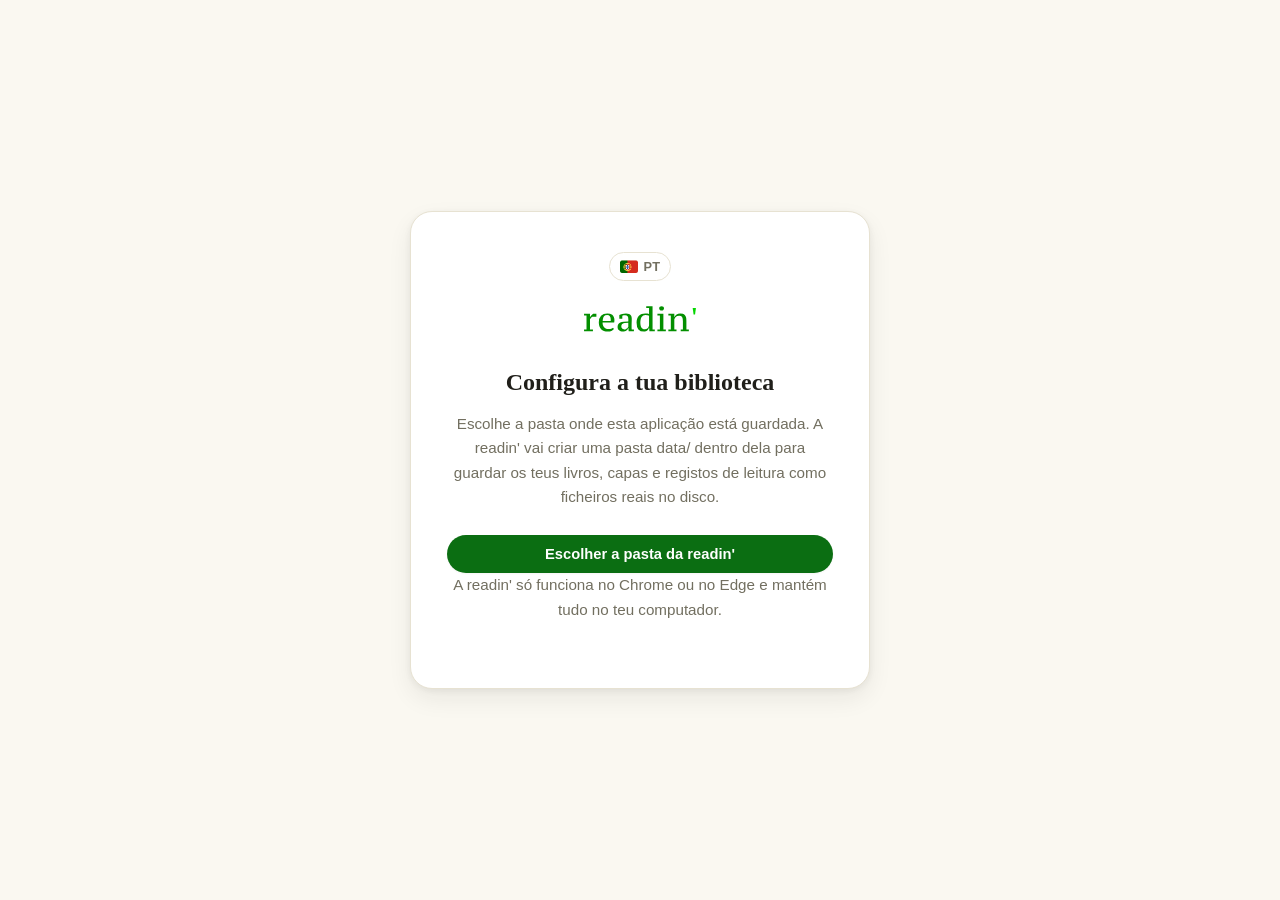
==== commit 586b6501: "Add rereading support and reading goals Track each read-through separately while preserving reading " ====
--- a/read.html
+++ b/read.html
@@ -158,7 +158,7 @@
       <button type="button" class="modal-close" id="rate-modal-close" aria-label="Close" data-i18n-aria-label="common.close">&times;</button>
     </div>
     <div class="log-modal-book" id="rate-modal-book"></div>
-    <p class="hint" style="margin-bottom: 14px;" data-i18n="library.rateModalQuestion">How would you rate it?</p>
+    <p class="hint" id="rate-modal-question" style="margin-bottom: 14px;" data-i18n="library.rateModalQuestion">How would you rate it?</p>
     <div class="star-picker" id="rate-modal-picker"></div>
     <div class="modal-actions">
       <button type="button" class="btn btn-secondary" id="rate-modal-skip" data-i18n="library.rateModalSkip">Maybe later</button>
--- a/css/styles.css
+++ b/css/styles.css
@@ -449,6 +449,35 @@
   font-weight: 600;
   line-height: 1.5;
 }
+
+/* ===== rereads ===== */
+.reread-note-text {
+  margin: 0;
+}
+
+.finished-note .reread-btn {
+  margin-top: 10px;
+}
+
+.reread-actions {
+  display: flex;
+  flex-wrap: wrap;
+  gap: 8px;
+}
+
+.reread-tag {
+  margin-top: 6px;
+  font-size: 0.72rem;
+  font-weight: 600;
+  color: var(--ink-muted);
+}
+
+.reread-tag::before {
+  content: "\21BB";
+  margin-right: 4px;
+  color: var(--green-deep);
+}
+/* ===== end rereads ===== */
 
 .checkbox-row {
   display: flex;
@@ -1928,35 +1957,8 @@
   font-variant-numeric: tabular-nums;
 }
 
-.wishlist-panel {
-  position: absolute;
-  left: 0;
-  bottom: calc(100% + 10px);
-  width: 300px;
-  max-width: calc(100vw - 40px);
-  max-height: min(440px, 70vh);
-  overflow-y: auto;
-  background: var(--surface);
-  border: 1px solid var(--line);
-  border-radius: var(--radius-lg);
-  box-shadow: var(--shadow-lg);
-  padding: 18px 18px 14px;
-  animation: modal-in 0.16s cubic-bezier(0.2, 0.8, 0.3, 1);
-}
-
-.wishlist-panel-header {
-  display: flex;
-  align-items: flex-start;
-  justify-content: space-between;
-  gap: 12px;
-  margin-bottom: 14px;
-}
-
-.wishlist-panel-header h2 {
-  font-family: var(--font-display);
-  font-size: 1.05rem;
-  font-weight: 700;
-  margin: 0;
+.wishlist-modal {
+  max-width: 560px;
 }
 
 .wishlist-input {
@@ -1968,57 +1970,114 @@
   margin-bottom: 8px;
 }
 
-.wishlist-list {
-  margin-top: 14px;
-  border-top: 1px solid var(--line);
-}
-
-.wishlist-item {
-  display: flex;
-  align-items: center;
-  justify-content: space-between;
-  gap: 10px;
-  padding: 10px 0;
-  border-bottom: 1px solid var(--line);
-}
-
-.wishlist-item-info {
+.wishlist-fields {
+  flex: 1;
   min-width: 0;
 }
 
-.wishlist-item-title {
-  margin: 0;
+.wishlist-grid {
+  display: grid;
+  grid-template-columns: repeat(auto-fill, minmax(110px, 1fr));
+  gap: 22px 16px;
+  margin-top: 18px;
+}
+
+.wishlist-grid-item {
+  text-align: left;
+}
+
+.wishlist-grid-cover-wrap {
+  position: relative;
+  aspect-ratio: 2 / 3;
+  border-radius: var(--radius-sm);
+  overflow: hidden;
+  background: linear-gradient(150deg, #e4e0d0, #f2efe4);
+  box-shadow: var(--shadow-sm);
+  cursor: pointer;
+}
+
+.wishlist-grid-cover-wrap img {
+  width: 100%;
+  height: 100%;
+  object-fit: cover;
+  display: block;
+}
+
+.wishlist-grid-cover-placeholder {
+  width: 100%;
+  height: 100%;
+  display: flex;
+  align-items: center;
+  justify-content: center;
+  padding: 8px;
+  text-align: center;
   font-family: var(--font-display);
   font-weight: 700;
-  font-size: 0.88rem;
-  color: var(--ink);
+  font-size: 0.78rem;
+  color: var(--ink-muted);
+}
+
+.wishlist-grid-cover-remove {
+  position: absolute;
+  top: 6px;
+  right: 6px;
+  width: 22px;
+  height: 22px;
+  border-radius: 50%;
+  background: rgba(250, 248, 241, 0.92);
+  border: 1px solid var(--line);
+  display: flex;
+  align-items: center;
+  justify-content: center;
+  color: var(--ink);
+  opacity: 0;
+  transition: opacity 0.14s ease;
+  cursor: pointer;
+  padding: 0;
+  font-size: 0.9rem;
+  line-height: 1;
+}
+
+.wishlist-grid-item:hover .wishlist-grid-cover-remove,
+.wishlist-grid-cover-remove:focus-visible {
+  opacity: 1;
+}
+
+.wishlist-grid-title {
+  margin: 8px 0 0;
+  font-family: var(--font-display);
+  font-weight: 700;
+  font-size: 0.85rem;
+  line-height: 1.25;
+  color: var(--ink);
+  display: -webkit-box;
+  -webkit-line-clamp: 2;
+  -webkit-box-orient: vertical;
+  overflow: hidden;
+}
+
+.wishlist-grid-author {
+  margin: 2px 0 0;
+  font-size: 0.74rem;
+  color: var(--ink-muted);
   white-space: nowrap;
   overflow: hidden;
   text-overflow: ellipsis;
 }
 
-.wishlist-item-author {
-  margin: 2px 0 0;
-  font-size: 0.76rem;
-  color: var(--ink-muted);
-  white-space: nowrap;
-  overflow: hidden;
-  text-overflow: ellipsis;
-}
-
-.wishlist-item-actions {
+.wishlist-grid-actions {
   display: flex;
   align-items: center;
   gap: 2px;
-  flex-shrink: 0;
-}
-
-.wishlist-item-action {
+  margin-top: 4px;
+}
+
+.wishlist-grid-action {
   display: inline-flex;
   align-items: center;
   justify-content: center;
-  width: 26px;
-  height: 26px;
+  width: 24px;
+  height: 24px;
   background: none;
   border: none;
   border-radius: 6px;
@@ -2027,12 +2086,12 @@
   text-decoration: none;
 }
 
-.wishlist-item-action:hover {
+.wishlist-grid-action:hover {
   color: var(--green-deep);
   background: var(--surface-2);
 }
 
-.wishlist-item-remove:hover {
+.wishlist-grid-remove:hover {
   color: var(--danger);
 }
 
@@ -2083,3 +2142,153 @@
     padding: 8px 14px;
   }
 }
+
+/* ===== goals ===== */
+.goal-section {
+  margin-bottom: 40px;
+}
+
+.goal-head {
+  display: flex;
+  flex-wrap: wrap;
+  align-items: center;
+  justify-content: space-between;
+  gap: 12px;
+  margin-bottom: 16px;
+}
+
+.goal-head .section-title {
+  margin: 0;
+}
+
+.goal-edit-btn {
+  padding: 7px 16px;
+  font-size: 0.85rem;
+}
+
+.goal-grid {
+  display: grid;
+  grid-template-columns: repeat(auto-fit, minmax(260px, 1fr));
+  gap: 1px;
+  background: var(--line);
+  border: 1px solid var(--line);
+  border-radius: var(--radius-md);
+  overflow: hidden;
+}
+
+.goal-tile {
+  display: flex;
+  align-items: center;
+  gap: 16px;
+  background: var(--surface);
+  padding: 16px 20px;
+}
+
+.goal-ring {
+  position: relative;
+  flex: none;
+  width: 72px;
+  height: 72px;
+}
+
+.goal-ring-svg {
+  display: block;
+  width: 100%;
+  height: 100%;
+}
+
+.goal-ring-track {
+  fill: none;
+  stroke: var(--line);
+  stroke-width: 7;
+}
+
+.goal-ring-fill {
+  fill: none;
+  stroke-width: 7;
+  stroke-linecap: round;
+}
+
+.goal-stop-from {
+  stop-color: var(--green-deep);
+}
+
+.goal-stop-to {
+  stop-color: var(--green-bright);
+}
+
+.goal-ring-center {
+  position: absolute;
+  inset: 0;
+  display: flex;
+  align-items: center;
+  justify-content: center;
+  font-family: var(--font-display);
+  font-size: 0.9rem;
+  font-weight: 700;
+  color: var(--green-deep);
+  font-variant-numeric: tabular-nums;
+}
+
+.goal-check {
+  width: 26px;
+  height: 26px;
+  fill: none;
+  stroke: var(--green-deep);
+  stroke-width: 2.6;
+  stroke-linecap: round;
+  stroke-linejoin: round;
+}
+
+.goal-text {
+  min-width: 0;
+}
+
+.goal-caption {
+  margin: 0;
+  font-size: 0.72rem;
+  font-weight: 600;
+  text-transform: uppercase;
+  letter-spacing: 0.05em;
+  color: var(--ink-muted);
+}
+
+.goal-figure {
+  margin: 4px 0 0;
+  line-height: 1.25;
+}
+
+.goal-num {
+  font-family: var(--font-display);
+  font-size: 1.4rem;
+  font-weight: 700;
+  color: var(--green-deep);
+  font-variant-numeric: tabular-nums;
+}
+
+.goal-unit {
+  font-size: 0.9rem;
+  color: var(--ink-muted);
+}
+
+.goal-note {
+  margin: 6px 0 0;
+  font-size: 0.8rem;
+  color: var(--ink-muted);
+}
+
+.goal-empty {
+  margin: 0;
+  padding: 18px 20px;
+  border: 1px dashed var(--line-strong);
+  border-radius: var(--radius-md);
+  font-size: 0.92rem;
+  color: var(--ink-muted);
+}
+
+@media (max-width: 560px) {
+  .goal-tile {
+    gap: 14px;
+    padding: 14px 16px;
+  }
+}
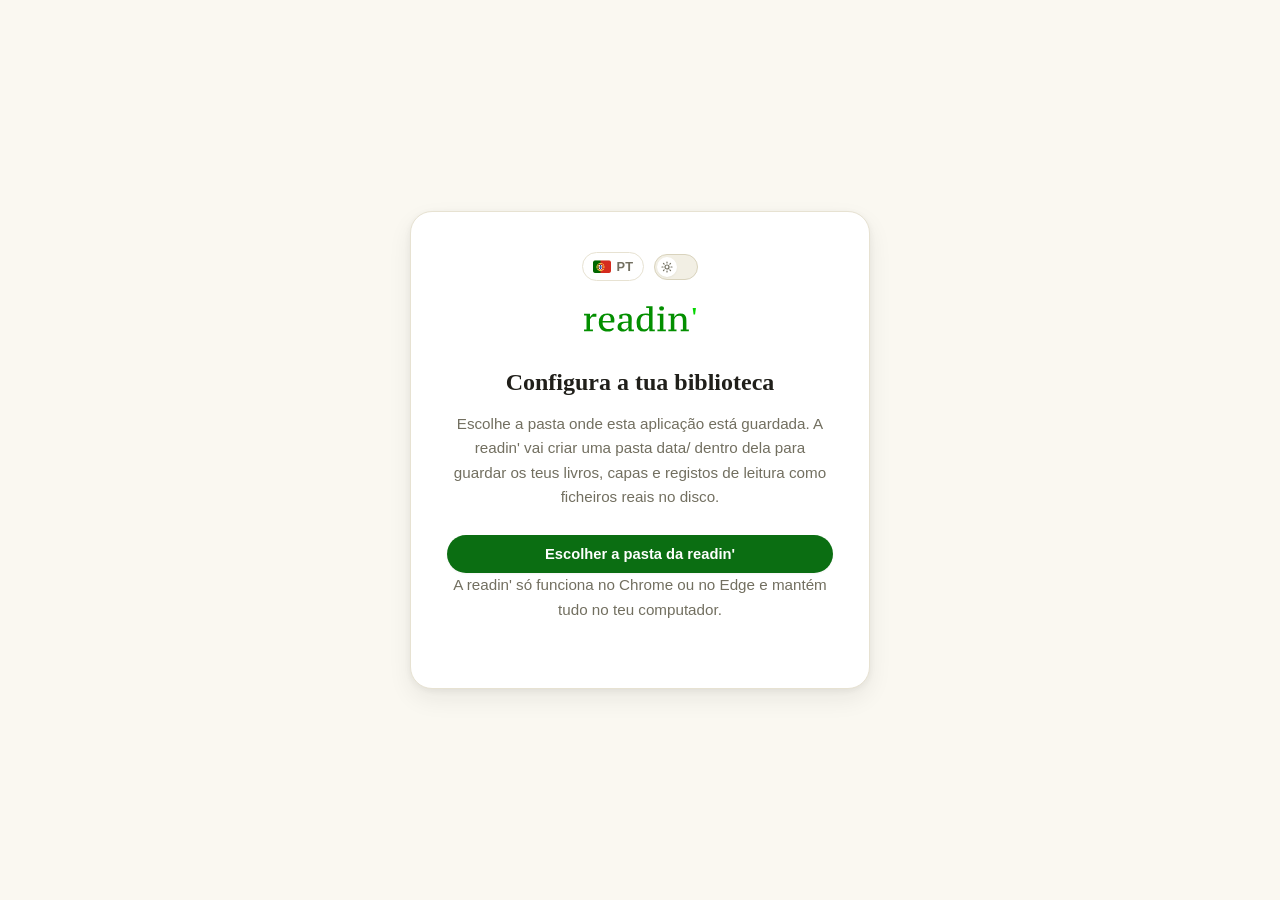
==== commit 08ccf220: "add dark mode" ====
--- a/read.html
+++ b/read.html
@@ -6,6 +6,7 @@
 <title>readin' - Read</title>
 <link rel="icon" type="image/png" href="favicon.png" />
 <link rel="stylesheet" href="css/styles.css" />
+<script src="js/theme.js"></script>
 </head>
 <body>
 
@@ -172,6 +173,9 @@
 <script src="js/i18n-en.js"></script>
 <script src="js/i18n-pt.js"></script>
 <script src="js/i18n-fr.js"></script>
+<script src="js/i18n-es.js"></script>
+<script src="js/i18n-de.js"></script>
+<script src="js/i18n-zh.js"></script>
 <script src="js/fs.js"></script>
 <script src="js/store.js"></script>
 <script src="js/boot.js"></script>
--- a/css/styles.css
+++ b/css/styles.css
@@ -112,6 +112,20 @@
   height: 24px;
   width: auto;
   display: block;
+}
+
+/* bigger logo from 800px, cropped by margins */
+@media (min-width: 800px) {
+  .app-header {
+    padding-top: 13px;
+    padding-bottom: 13px;
+  }
+
+  .brand-logo {
+    height: 72px;
+    max-width: none;
+    margin: -15.2px -16.5px;
+  }
 }
 
 .header-right {
@@ -275,6 +289,73 @@
   right: auto;
   left: 50%;
   transform: translateX(-50%);
+}
+
+/* ===== theme switch ===== */
+.lang-theme-group {
+  display: flex;
+  align-items: center;
+  gap: 10px;
+}
+
+.lang-theme-group.is-setup {
+  justify-content: center;
+  margin-bottom: 16px;
+}
+
+.lang-theme-group.is-setup .lang-switcher-setup {
+  margin-bottom: 0;
+}
+
+.theme-switch {
+  position: relative;
+  flex-shrink: 0;
+  width: 44px;
+  height: 26px;
+  padding: 0;
+  border-radius: var(--radius-pill);
+  border: 1px solid var(--line-strong);
+  background: var(--surface-2);
+  cursor: pointer;
+  transition: background-color 0.18s ease, border-color 0.18s ease;
+}
+
+.theme-switch:hover {
+  border-color: var(--ink-faint);
+}
+
+.theme-switch[aria-checked="true"] {
+  background: var(--green-deep);
+  border-color: var(--green-deep);
+}
+
+.theme-switch-knob {
+  position: absolute;
+  top: 2px;
+  left: 2px;
+  width: 20px;
+  height: 20px;
+  border-radius: 50%;
+  display: flex;
+  align-items: center;
+  justify-content: center;
+  background: var(--surface);
+  color: var(--ink-muted);
+  box-shadow: var(--shadow-sm);
+  transition: transform 0.18s ease;
+}
+
+.theme-switch[aria-checked="true"] .theme-switch-knob {
+  transform: translateX(18px);
+}
+
+.theme-icon-moon,
+.theme-switch[aria-checked="true"] .theme-icon-sun {
+  display: none;
+}
+
+.theme-switch[aria-checked="true"] .theme-icon-moon {
+  display: block;
 }
 
 .page-shell {
@@ -845,8 +926,7 @@
   color: var(--green-deep);
 }
 
-/* two-layer glyph: a muted background star with a green foreground star
-   clipped to 0/50/100% width on top, gives half-star fills without SVG. */
+/* half-star fill by clipping the foreground */
 .star-cell {
   position: relative;
   display: inline-block;
@@ -880,11 +960,7 @@
   gap: 4px;
 }
 
-/* interactive picker: same bg/fg glyph as .star-cell, but with two
-   invisible half-width buttons stacked on top as real click targets:
-   .star-half-lo/.star-half-hi, not pixel-position math against
-   getBoundingClientRect, so half-star selection is a reliable DOM hit
-   regardless of zoom/DPI/click precision. */
+/* two half buttons as click targets */
 .star-picker .star-slot {
   position: relative;
   display: inline-block;
@@ -1648,7 +1724,7 @@
   font-size: 1.1rem;
 }
 
-/* ---- Read page ---- */
+/* Read page */
 
 .read-shell {
   max-width: 640px;
@@ -1680,8 +1756,7 @@
   opacity: 0.5;
 }
 
-/* all:unset above also strips the global :focus-visible outline, so restore
-   it with higher specificity to keep keyboard focus visible on these rows */
+/* restore the focus outline for keyboard users */
 .read-book-row:focus-visible {
   outline: 2px solid var(--green-deep);
   outline-offset: 2px;
@@ -1917,7 +1992,7 @@
   height: 14px;
 }
 
-/* ---- Wishlist corner widget (library page only) ---- */
+/* wishlist corner widget */
 
 .wishlist-widget {
   position: fixed;
@@ -2292,3 +2367,565 @@
     padding: 14px 16px;
   }
 }
+
+/* ===== Open Library search ===== */
+.ol-search {
+  padding: 16px 16px 14px;
+  background: #f1f7ed;
+  border: 1px solid #d3e6cd;
+  border-radius: var(--radius-md);
+}
+
+.ol-search .ol-search-label {
+  margin: 0 0 10px;
+  font-family: var(--font-display);
+  font-size: 1.08rem;
+  font-weight: 700;
+  letter-spacing: normal;
+  text-transform: none;
+  color: var(--green-deep);
+}
+
+.ol-search-row {
+  position: relative;
+}
+
+.ol-search-icon {
+  position: absolute;
+  left: 16px;
+  top: 50%;
+  transform: translateY(-50%);
+  display: flex;
+  color: var(--green-deep);
+  pointer-events: none;
+}
+
+.ol-search .ol-search-input {
+  padding: 15px 46px;
+  font-size: 1.05rem;
+  background: var(--surface);
+  border: 2px solid var(--green-deep);
+  border-radius: var(--radius-md);
+  box-shadow: var(--shadow-md);
+}
+
+.ol-search .ol-search-input::placeholder {
+  color: var(--ink-muted);
+}
+
+.ol-search .ol-search-input:focus {
+  background: var(--surface);
+  border-color: var(--green-deep);
+  box-shadow: 0 0 0 4px rgba(11, 110, 18, 0.16), var(--shadow-md);
+}
+
+.ol-search-clear {
+  position: absolute;
+  right: 12px;
+  top: 50%;
+  transform: translateY(-50%);
+  background: none;
+  border: none;
+  cursor: pointer;
+  color: var(--ink-muted);
+  font-size: 1.4rem;
+  line-height: 1;
+  padding: 4px 8px;
+  border-radius: 6px;
+}
+
+.ol-search-clear:hover {
+  color: var(--ink);
+}
+
+.ol-search.is-loading .ol-search-input {
+  cursor: progress;
+}
+
+.ol-search.is-loading .ol-search-icon {
+  animation: ol-pulse 0.9s ease-in-out infinite;
+}
+
+@keyframes ol-pulse {
+  0%,
+  100% {
+    opacity: 1;
+  }
+  50% {
+    opacity: 0.3;
+  }
+}
+
+@media (prefers-reduced-motion: reduce) {
+  .ol-search.is-loading .ol-search-icon {
+    animation: none;
+  }
+}
+
+.ol-status {
+  margin: 10px 0 0;
+  font-size: 0.82rem;
+  line-height: 1.4;
+  color: var(--ink-muted);
+}
+
+.ol-status.is-error {
+  color: var(--danger);
+}
+
+.ol-status.is-ok {
+  color: var(--green-deep);
+}
+
+.ol-results {
+  list-style: none;
+  margin: 10px 0 0;
+  padding: 0;
+  max-height: 264px;
+  overflow-y: auto;
+  border: 1px solid var(--line);
+  border-radius: var(--radius-sm);
+  background: var(--surface);
+}
+
+.ol-results li + li {
+  border-top: 1px solid var(--line);
+}
+
+.ol-result {
+  display: flex;
+  align-items: center;
+  gap: 12px;
+  width: 100%;
+  padding: 8px 10px;
+  background: none;
+  border: none;
+  text-align: left;
+  cursor: pointer;
+  font-family: var(--font-body);
+  color: var(--ink);
+}
+
+.ol-result:hover,
+.ol-result:focus-visible {
+  background: var(--surface-2);
+  outline: none;
+}
+
+.ol-result-thumb {
+  width: 36px;
+  height: 54px;
+  flex-shrink: 0;
+  border-radius: 4px;
+  overflow: hidden;
+  background: linear-gradient(150deg, #e4e0d0, #f2efe4);
+  box-shadow: var(--shadow-sm);
+}
+
+.ol-result-thumb img {
+  width: 100%;
+  height: 100%;
+  object-fit: cover;
+}
+
+.ol-result-text {
+  min-width: 0;
+  display: flex;
+  flex-direction: column;
+  gap: 2px;
+}
+
+.ol-result-title {
+  font-family: var(--font-display);
+  font-weight: 700;
+  font-size: 0.95rem;
+  line-height: 1.25;
+  display: -webkit-box;
+  -webkit-line-clamp: 2;
+  -webkit-box-orient: vertical;
+  overflow: hidden;
+}
+
+.ol-result-meta {
+  font-size: 0.78rem;
+  color: var(--ink-muted);
+}
+
+.ol-hint {
+  display: block;
+  margin-top: 8px;
+  font-size: 0.74rem;
+  color: var(--ink-faint);
+  text-decoration: none;
+}
+
+.ol-hint:hover {
+  color: var(--green-deep);
+  text-decoration: underline;
+}
+
+.ol-manual-label {
+  display: flex;
+  align-items: center;
+  gap: 12px;
+  margin: 18px 0;
+  font-size: 0.74rem;
+  font-weight: 600;
+  letter-spacing: 0.04em;
+  text-transform: uppercase;
+  color: var(--ink-muted);
+}
+
+.ol-manual-label::before,
+.ol-manual-label::after {
+  content: "";
+  flex: 1;
+  height: 1px;
+  background: var(--line);
+}
+
+/* ===== Open Library suggestions ===== */
+.ol-suggest {
+  margin-top: 18px;
+}
+
+.ol-suggest-title {
+  margin: 0 0 10px;
+  font-family: var(--font-display);
+  font-size: 1.02rem;
+  font-weight: 700;
+  color: var(--ink);
+}
+
+.ol-suggest-grid {
+  list-style: none;
+  margin: 0;
+  padding: 0;
+  display: grid;
+  grid-template-columns: repeat(auto-fill, minmax(80px, 1fr));
+  gap: 14px 14px;
+}
+
+.ol-suggest-item {
+  display: flex;
+  flex-direction: column;
+  gap: 6px;
+  width: 100%;
+  padding: 0;
+  background: none;
+  border: none;
+  text-align: left;
+  cursor: pointer;
+  font-family: var(--font-body);
+  color: var(--ink);
+}
+
+.ol-suggest-cover {
+  display: block;
+  aspect-ratio: 2 / 3;
+  overflow: hidden;
+  border-radius: var(--radius-sm);
+  background: linear-gradient(150deg, #e4e0d0, #f2efe4);
+  box-shadow: var(--shadow-sm);
+  transition: transform 0.14s ease, box-shadow 0.14s ease;
+}
+
+.ol-suggest-cover img {
+  width: 100%;
+  height: 100%;
+  object-fit: cover;
+}
+
+.ol-suggest-item:hover .ol-suggest-cover,
+.ol-suggest-item:focus-visible .ol-suggest-cover {
+  transform: translateY(-3px);
+  box-shadow: var(--shadow-md);
+}
+
+.ol-suggest-item:focus-visible {
+  outline: none;
+}
+
+.ol-suggest-name {
+  font-family: var(--font-display);
+  font-size: 0.82rem;
+  font-weight: 700;
+  line-height: 1.25;
+  display: -webkit-box;
+  -webkit-line-clamp: 2;
+  -webkit-box-orient: vertical;
+  overflow: hidden;
+}
+
+.ol-suggest-author {
+  font-size: 0.74rem;
+  color: var(--ink-muted);
+  white-space: nowrap;
+  overflow: hidden;
+  text-overflow: ellipsis;
+}
+
+.ol-suggest-skeleton {
+  aspect-ratio: 2 / 3.4;
+  border-radius: var(--radius-sm);
+  background: linear-gradient(100deg, #e4e0d0 30%, #f2efe4 50%, #e4e0d0 70%);
+  background-size: 200% 100%;
+  animation: ol-shimmer 1.3s linear infinite;
+}
+
+@keyframes ol-shimmer {
+  from {
+    background-position: 100% 0;
+  }
+  to {
+    background-position: -100% 0;
+  }
+}
+
+/* ===== Add Book modal layout ===== */
+.book-modal:not(.is-adding) .ol-manual-label {
+  display: none;
+}
+
+.field-half {
+  min-width: 0;
+}
+
+/* narrow windows skip suggestions */
+@media (max-width: 899px) {
+  .ol-suggest {
+    display: none;
+  }
+}
+
+/* desktop: search left, manual form right */
+@media (min-width: 900px) {
+  .book-modal.is-adding {
+    max-width: 1060px;
+    height: min(780px, calc(100vh - 48px));
+    display: flex;
+    flex-direction: column;
+    overflow: hidden;
+  }
+
+  .book-modal.is-adding .modal-header {
+    flex-shrink: 0;
+    margin-bottom: 18px;
+  }
+
+  .book-modal.is-adding .book-modal-body {
+    flex: 1;
+    min-height: 0;
+    display: grid;
+    grid-template-columns: minmax(0, 1.6fr) minmax(0, 1fr);
+    gap: 28px;
+  }
+
+  .book-modal.is-adding .book-modal-find {
+    display: flex;
+    min-height: 0;
+  }
+
+  .book-modal.is-adding .ol-search {
+    flex: 1;
+    display: flex;
+    flex-direction: column;
+    min-height: 0;
+    overflow-y: auto;
+    padding: 24px 30px 16px;
+    border-radius: var(--radius-lg);
+  }
+
+  .book-modal.is-adding .ol-search > * {
+    flex-shrink: 0;
+  }
+
+  .book-modal.is-adding .ol-search .ol-search-label {
+    margin-bottom: 12px;
+    font-size: 1.4rem;
+  }
+
+  .book-modal.is-adding .ol-search .ol-search-input {
+    padding: 17px 54px 17px 58px;
+    font-size: 1.2rem;
+  }
+
+  .book-modal.is-adding .ol-search-icon {
+    left: 20px;
+  }
+
+  .book-modal.is-adding .ol-search-icon svg {
+    width: 24px;
+    height: 24px;
+  }
+
+  .book-modal.is-adding .ol-search-clear {
+    right: 16px;
+  }
+
+  .book-modal.is-adding .ol-results {
+    max-height: none;
+    overflow: visible;
+  }
+
+  .book-modal.is-adding .ol-hint {
+    margin-top: auto;
+    padding-top: 12px;
+  }
+
+  .book-modal.is-adding .book-modal-manual {
+    min-height: 0;
+    overflow-y: auto;
+    padding-right: 6px;
+  }
+
+  .book-modal.is-adding .ol-manual-label {
+    margin: 2px 0 16px;
+  }
+
+  .book-modal.is-adding .ol-manual-label::before {
+    display: none;
+  }
+
+  .book-modal.is-adding #book-form {
+    display: grid;
+    grid-template-columns: 1fr 1fr;
+    column-gap: 14px;
+  }
+
+  .book-modal.is-adding #book-form > * {
+    grid-column: 1 / -1;
+  }
+
+  .book-modal.is-adding #book-form > .field-half {
+    grid-column: auto;
+  }
+
+  .book-modal.is-adding .category-checklist {
+    max-height: 150px;
+  }
+
+  .book-modal.is-adding .modal-actions {
+    position: sticky;
+    bottom: 0;
+    margin-top: 4px;
+    padding: 14px 0 2px;
+    background: var(--surface);
+  }
+}
+
+/* ===== dark theme ===== */
+:root[data-theme="dark"] {
+  --paper: #14130f;
+  --surface: #1d1c16;
+  --surface-2: #27251d;
+  --ink: #efece0;
+  --ink-muted: #aaa792;
+  --ink-faint: #8a8770;
+  --line: #33312a;
+  --line-strong: #47443a;
+
+  --green-deep: #34a843;
+  --green-deep-hover: #45bd54;
+
+  --danger: #ee7b6c;
+  --danger-bg: #3a201c;
+  --danger-hover: #f49182;
+
+  --shadow-sm: 0 1px 2px rgba(0, 0, 0, 0.4);
+  --shadow-md: 0 2px 6px rgba(0, 0, 0, 0.35), 0 10px 24px rgba(0, 0, 0, 0.4);
+  --shadow-lg: 0 16px 40px rgba(0, 0, 0, 0.6), 0 4px 12px rgba(0, 0, 0, 0.4);
+
+  color-scheme: dark;
+}
+
+:root[data-theme="dark"] .app-header {
+  background: rgba(20, 19, 15, 0.86);
+}
+
+:root[data-theme="dark"] .modal-overlay {
+  background: rgba(0, 0, 0, 0.62);
+}
+
+/* the green logo needs more light */
+:root[data-theme="dark"] .brand-logo,
+:root[data-theme="dark"] .setup-icon {
+  filter: brightness(1.3);
+}
+
+/* light fills now need dark text */
+:root[data-theme="dark"] .btn-read,
+:root[data-theme="dark"] .btn-primary,
+:root[data-theme="dark"] .ownership-option.is-active,
+:root[data-theme="dark"] .filter-chip.is-active,
+:root[data-theme="dark"] .duration-chip.is-active,
+:root[data-theme="dark"] .mode-toggle-btn.is-active,
+:root[data-theme="dark"] .wishlist-count {
+  color: #0d1a0e;
+}
+
+:root[data-theme="dark"] .btn-read::before {
+  background: #0d1a0e;
+}
+
+:root[data-theme="dark"] .btn-danger:hover {
+  color: #2a0f0b;
+}
+
+/* cover placeholders go dark */
+:root[data-theme="dark"] .book-cover-wrap,
+:root[data-theme="dark"] .log-row-cover-placeholder,
+:root[data-theme="dark"] .finished-cover-placeholder,
+:root[data-theme="dark"] .wishlist-grid-cover-wrap,
+:root[data-theme="dark"] .ol-result-thumb,
+:root[data-theme="dark"] .ol-suggest-cover {
+  background: linear-gradient(150deg, #2d2b22, #3a372c);
+}
+
+:root[data-theme="dark"] .add-book-card .book-cover-wrap {
+  background: var(--surface);
+}
+
+:root[data-theme="dark"] .ol-suggest-skeleton {
+  background: linear-gradient(100deg, #2d2b22 30%, #3a372c 50%, #2d2b22 70%);
+  background-size: 200% 100%;
+}
+
+:root[data-theme="dark"] .edit-affordance,
+:root[data-theme="dark"] .wishlist-grid-cover-remove {
+  background: rgba(29, 28, 22, 0.92);
+}
+
+/* heatmap brightens as pages grow */
+:root[data-theme="dark"] .heatmap-cell.lvl-1 {
+  background: #1c3a1f;
+  border-color: #26502b;
+}
+
+:root[data-theme="dark"] .heatmap-cell.lvl-2 {
+  background: #23662a;
+  border-color: #2c7b34;
+}
+
+:root[data-theme="dark"] .heatmap-cell.lvl-3 {
+  background: #2f9a3a;
+  border-color: #38ad43;
+}
+
+:root[data-theme="dark"] .heatmap-cell.lvl-4 {
+  background: var(--green-bright);
+  border-color: #5be54f;
+}
+
+:root[data-theme="dark"] .ol-search {
+  background: #1b2a1c;
+  border-color: #2b4a2e;
+}
+
+:root[data-theme="dark"] .ol-search .ol-search-input:focus {
+  box-shadow: 0 0 0 4px rgba(52, 168, 67, 0.28), var(--shadow-md);
+}
+
+:root[data-theme="dark"] #timer-gradient stop:first-child {
+  stop-color: var(--green-deep);
+}
